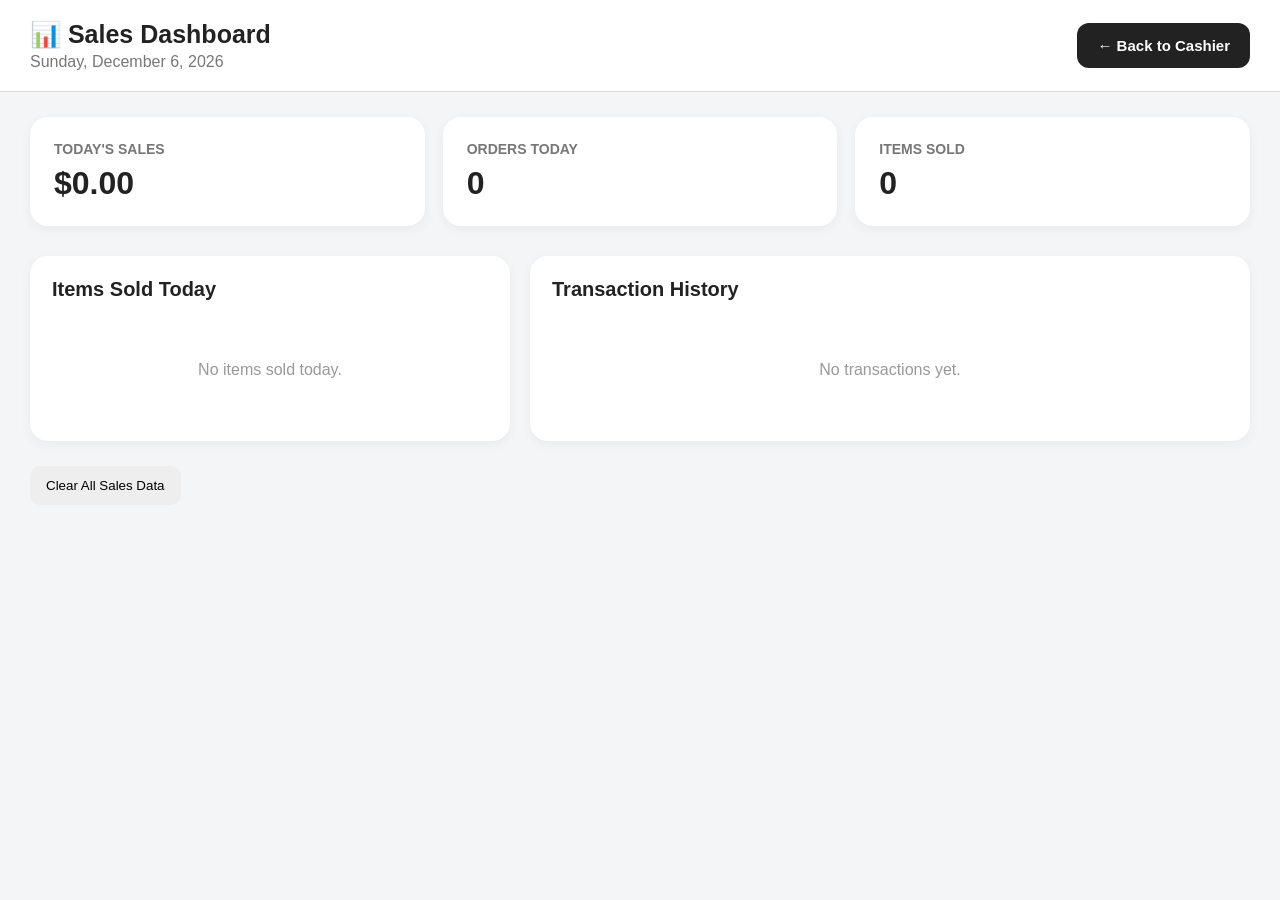
==== sales.html @ 96c16f44 "Add files via upload" ====
<!DOCTYPE html>
<html lang="en">

<head>
    <meta charset="UTF-8">
    <meta name="viewport" content="width=device-width, initial-scale=1.0">

    <title>Gerai POS - Sales</title>

    <style>

        * {
            box-sizing: border-box;
            margin: 0;
            padding: 0;
        }

        body {
            font-family: -apple-system, BlinkMacSystemFont, "Segoe UI", sans-serif;
            background: #f4f5f7;
            color: #222;
        }

        /* HEADER */

        header {
            background: white;
            padding: 20px 30px;

            display: flex;
            align-items: center;
            justify-content: space-between;

            border-bottom: 1px solid #ddd;
        }

        header h1 {
            font-size: 25px;
        }

        header p {
            color: #777;
            margin-top: 4px;
        }

        .back-button {
            border: none;
            background: #222;
            color: white;

            padding: 14px 20px;
            border-radius: 12px;

            font-size: 15px;
            font-weight: 600;

            cursor: pointer;
        }


        /* MAIN */

        main {
            padding: 25px 30px;
            max-width: 1300px;
            margin: auto;
        }


        /* SUMMARY CARDS */

        .summary {
            display: grid;
            grid-template-columns: repeat(3, 1fr);
            gap: 18px;

            margin-bottom: 30px;
        }

        .card {
            background: white;
            border-radius: 18px;
            padding: 24px;

            box-shadow: 0 3px 12px rgba(0,0,0,0.05);
        }

        .card p {
            color: #777;
            font-size: 14px;
            font-weight: 600;
        }

        .card h2 {
            font-size: 32px;
            margin-top: 8px;
        }


        /* CONTENT */

        .dashboard-grid {
            display: grid;
            grid-template-columns: 1fr 1.5fr;
            gap: 20px;
        }

        .panel {
            background: white;
            border-radius: 18px;
            padding: 22px;

            box-shadow: 0 3px 12px rgba(0,0,0,0.05);
        }

        .panel h2 {
            margin-bottom: 20px;
            font-size: 20px;
        }


        /* ITEM SALES */

        .item-row {
            display: flex;
            justify-content: space-between;
            align-items: center;

            padding: 14px 0;

            border-bottom: 1px solid #eee;
        }

        .item-row:last-child {
            border-bottom: none;
        }

        .item-name {
            font-weight: 600;
        }

        .item-count {
            background: #eee;
            padding: 7px 12px;
            border-radius: 10px;
            font-weight: bold;
        }


        /* TRANSACTIONS */

        .transaction {
            padding: 15px 0;
            border-bottom: 1px solid #eee;
        }

        .transaction:last-child {
            border-bottom: none;
        }

        .transaction-top {
            display: flex;
            justify-content: space-between;
            align-items: center;
        }

        .transaction-number {
            font-weight: 700;
        }

        .transaction-total {
            font-size: 18px;
            font-weight: 700;
        }

        .transaction-details {
            color: #777;
            font-size: 13px;
            margin-top: 5px;
        }


        /* EMPTY */

        .empty {
            color: #999;
            text-align: center;
            padding: 40px 10px;
        }


        /* CLEAR SALES */

        .clear-sales {
            margin-top: 25px;

            border: none;
            background: #eee;

            padding: 12px 16px;
            border-radius: 10px;

            cursor: pointer;
        }


        /* IPAD / SMALL SCREEN */

        @media (max-width: 900px) {

            .summary {
                grid-template-columns: repeat(3, 1fr);
            }

            .dashboard-grid {
                grid-template-columns: 1fr;
            }

        }

    </style>

</head>


<body>


<header>

    <div>

        <h1>📊 Sales Dashboard</h1>

        <p id="todayDate"></p>

    </div>


    <button
        class="back-button"
        onclick="window.location.href='index.html'"
    >
        ← Back to Cashier
    </button>

</header>


<main>


    <!-- SUMMARY -->

    <section class="summary">

        <div class="card">

            <p>TODAY'S SALES</p>

            <h2 id="revenue">
                $0.00
            </h2>

        </div>


        <div class="card">

            <p>ORDERS TODAY</p>

            <h2 id="orders">
                0
            </h2>

        </div>


        <div class="card">

            <p>ITEMS SOLD</p>

            <h2 id="itemsSold">
                0
            </h2>

        </div>

    </section>



    <section class="dashboard-grid">


        <!-- ITEM BREAKDOWN -->

        <div class="panel">

            <h2>Items Sold Today</h2>

            <div id="itemBreakdown"></div>

        </div>



        <!-- TRANSACTION HISTORY -->

        <div class="panel">

            <h2>Transaction History</h2>

            <div id="transactions"></div>

        </div>


    </section>


    <button
        class="clear-sales"
        onclick="clearSales()"
    >
        Clear All Sales Data
    </button>


</main>



<script>

    // ==========================================
    // LOAD SALES
    // ==========================================

    const sales =
        JSON.parse(
            localStorage.getItem("geraiSales")
        ) || [];


    const today =
        new Date().toLocaleDateString();


    document.getElementById("todayDate").textContent =
        new Date().toLocaleDateString(
            undefined,
            {
                weekday: "long",
                day: "numeric",
                month: "long",
                year: "numeric"
            }
        );


    // ==========================================
    // TODAY'S SALES
    // ==========================================

    const todaysSales =
        sales.filter(sale => {

            return new Date(sale.id)
                .toLocaleDateString() === today;

        });


    // ==========================================
    // TOTAL REVENUE
    // ==========================================

    const revenue =
        todaysSales.reduce(
            (total, sale) => total + sale.total,
            0
        );


    document.getElementById("revenue").textContent =
        "$" + revenue.toFixed(2);


    // ==========================================
    // ORDER COUNT
    // ==========================================

    document.getElementById("orders").textContent =
        todaysSales.length;


    // ==========================================
    // ITEMS SOLD
    // ==========================================

    let totalItems = 0;

    const itemCounts = {};


    todaysSales.forEach(sale => {

        sale.items.forEach(item => {

            totalItems += item.quantity;


            if (!itemCounts[item.name]) {

                itemCounts[item.name] = 0;

            }


            itemCounts[item.name] +=
                item.quantity;

        });

    });


    document.getElementById("itemsSold").textContent =
        totalItems;


    // ==========================================
    // ITEM BREAKDOWN
    // ==========================================

    const itemBreakdown =
        document.getElementById("itemBreakdown");


    if (Object.keys(itemCounts).length === 0) {

        itemBreakdown.innerHTML =
            `<div class="empty">
                No items sold today.
            </div>`;

    } else {

        const icons = {
            "Normal Burger": "🍔",
            "Special Burger": "🍔",
            "BBQ Sausage": "🌭",
            "Butter Jagung": "🌽",
            "Cheese Jagung": "🌽",
            "Peach Tea": "🍑"
        };


        Object.entries(itemCounts)
            .sort((a, b) => b[1] - a[1])
            .forEach(([name, quantity]) => {

                const row =
                    document.createElement("div");

                row.className = "item-row";


                row.innerHTML = `

                    <div class="item-name">

                        ${icons[name] || "🍴"}
                        ${name}

                    </div>

                    <div class="item-count">

                        ${quantity}

                    </div>

                `;


                itemBreakdown.appendChild(row);

            });

    }


    // ==========================================
    // TRANSACTION HISTORY
    // ==========================================

    const transactions =
        document.getElementById("transactions");


    if (todaysSales.length === 0) {

        transactions.innerHTML =
            `<div class="empty">
                No transactions yet.
            </div>`;

    } else {

        [...todaysSales]
            .reverse()
            .forEach((sale, index) => {


                let itemQuantity = 0;


                sale.items.forEach(item => {

                    itemQuantity +=
                        item.quantity;

                });


                const transaction =
                    document.createElement("div");


                transaction.className =
                    "transaction";


                const time =
                    new Date(sale.id)
                        .toLocaleTimeString(
                            [],
                            {
                                hour: "2-digit",
                                minute: "2-digit"
                            }
                        );


                transaction.innerHTML = `

                    <div class="transaction-top">

                        <div class="transaction-number">

                            Order #${todaysSales.length - index}

                        </div>


                        <div class="transaction-total">

                            $${sale.total.toFixed(2)}

                        </div>

                    </div>


                    <div class="transaction-details">

                        ${time}
                        •
                        ${itemQuantity} item${itemQuantity !== 1 ? "s" : ""}
                        •
                        Cash $${sale.cash.toFixed(2)}
                        •
                        Change $${sale.change.toFixed(2)}

                    </div>

                `;


                transactions.appendChild(
                    transaction
                );

            });

    }


    // ==========================================
    // CLEAR SALES DATA
    // ==========================================

    function clearSales() {

        const confirmation =
            confirm(
                "Are you sure you want to delete ALL sales data?"
            );


        if (!confirmation) {

            return;

        }


        localStorage.removeItem(
            "geraiSales"
        );


        location.reload();

    }

</script>


</body>

</html>
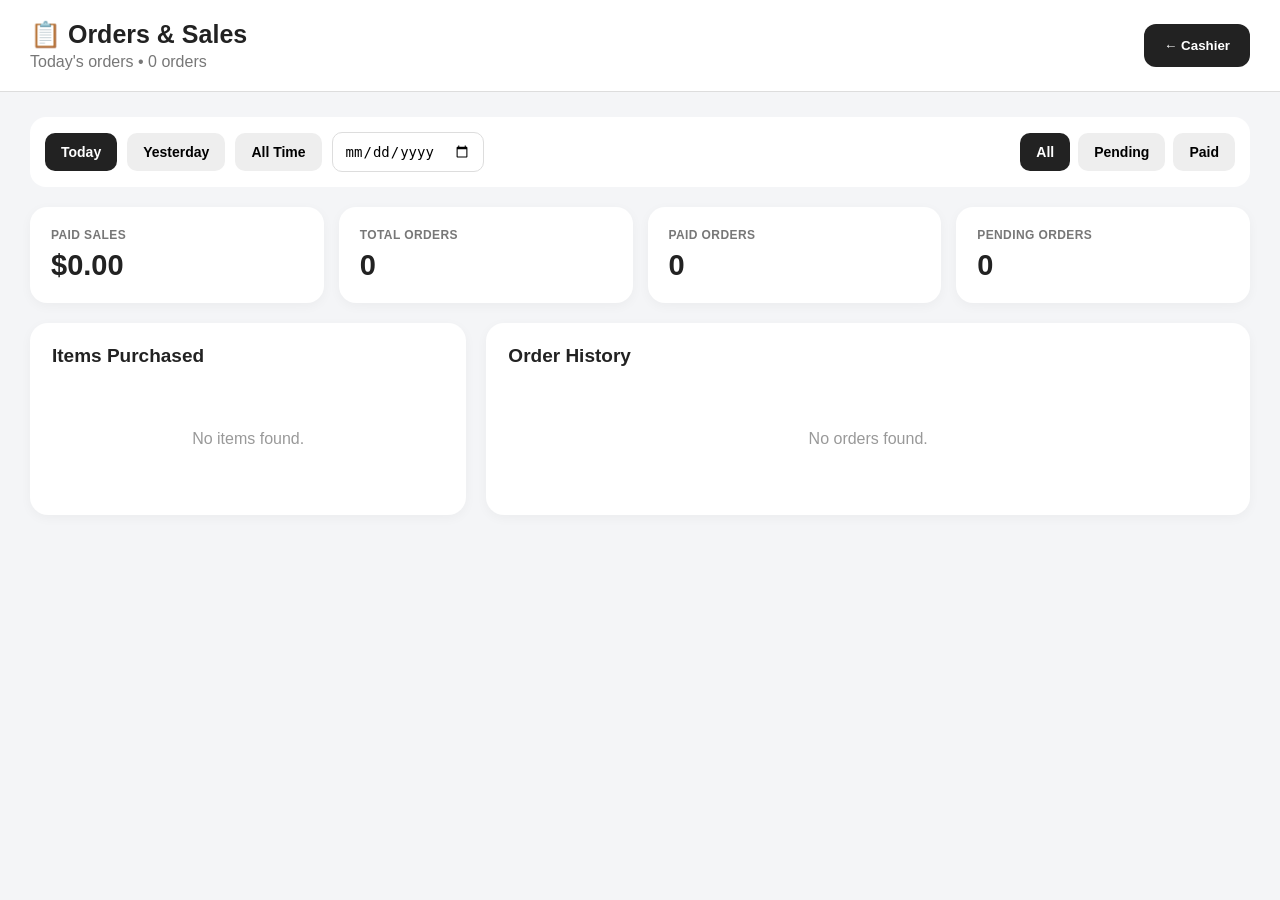
==== commit 60bd5eec: "Update sales.html" ====
--- a/sales.html
+++ b/sales.html
@@ -2,223 +2,414 @@
 <html lang="en">
 
 <head>
-    <meta charset="UTF-8">
-    <meta name="viewport" content="width=device-width, initial-scale=1.0">
-
-    <title>Gerai POS - Sales</title>
-
-    <style>
-
-        * {
-            box-sizing: border-box;
-            margin: 0;
-            padding: 0;
-        }
-
-        body {
-            font-family: -apple-system, BlinkMacSystemFont, "Segoe UI", sans-serif;
-            background: #f4f5f7;
-            color: #222;
-        }
-
-        /* HEADER */
-
-        header {
-            background: white;
-            padding: 20px 30px;
-
-            display: flex;
-            align-items: center;
-            justify-content: space-between;
-
-            border-bottom: 1px solid #ddd;
-        }
-
-        header h1 {
-            font-size: 25px;
-        }
-
-        header p {
-            color: #777;
-            margin-top: 4px;
-        }
-
-        .back-button {
-            border: none;
-            background: #222;
-            color: white;
-
-            padding: 14px 20px;
-            border-radius: 12px;
-
-            font-size: 15px;
-            font-weight: 600;
-
-            cursor: pointer;
-        }
-
-
-        /* MAIN */
-
-        main {
-            padding: 25px 30px;
-            max-width: 1300px;
-            margin: auto;
-        }
-
-
-        /* SUMMARY CARDS */
-
-        .summary {
-            display: grid;
-            grid-template-columns: repeat(3, 1fr);
-            gap: 18px;
-
-            margin-bottom: 30px;
-        }
-
-        .card {
-            background: white;
-            border-radius: 18px;
-            padding: 24px;
-
-            box-shadow: 0 3px 12px rgba(0,0,0,0.05);
-        }
-
-        .card p {
-            color: #777;
-            font-size: 14px;
-            font-weight: 600;
-        }
-
-        .card h2 {
-            font-size: 32px;
-            margin-top: 8px;
-        }
-
-
-        /* CONTENT */
-
-        .dashboard-grid {
-            display: grid;
-            grid-template-columns: 1fr 1.5fr;
-            gap: 20px;
-        }
-
-        .panel {
-            background: white;
-            border-radius: 18px;
-            padding: 22px;
-
-            box-shadow: 0 3px 12px rgba(0,0,0,0.05);
-        }
-
-        .panel h2 {
-            margin-bottom: 20px;
-            font-size: 20px;
-        }
-
-
-        /* ITEM SALES */
-
-        .item-row {
-            display: flex;
-            justify-content: space-between;
-            align-items: center;
-
-            padding: 14px 0;
-
-            border-bottom: 1px solid #eee;
-        }
-
-        .item-row:last-child {
-            border-bottom: none;
-        }
-
-        .item-name {
-            font-weight: 600;
-        }
-
-        .item-count {
-            background: #eee;
-            padding: 7px 12px;
-            border-radius: 10px;
-            font-weight: bold;
-        }
-
-
-        /* TRANSACTIONS */
-
-        .transaction {
-            padding: 15px 0;
-            border-bottom: 1px solid #eee;
-        }
-
-        .transaction:last-child {
-            border-bottom: none;
-        }
-
-        .transaction-top {
-            display: flex;
-            justify-content: space-between;
-            align-items: center;
-        }
-
-        .transaction-number {
-            font-weight: 700;
-        }
-
-        .transaction-total {
-            font-size: 18px;
-            font-weight: 700;
-        }
-
-        .transaction-details {
-            color: #777;
-            font-size: 13px;
-            margin-top: 5px;
-        }
-
-
-        /* EMPTY */
-
-        .empty {
-            color: #999;
-            text-align: center;
-            padding: 40px 10px;
-        }
-
-
-        /* CLEAR SALES */
-
-        .clear-sales {
-            margin-top: 25px;
-
-            border: none;
-            background: #eee;
-
-            padding: 12px 16px;
-            border-radius: 10px;
-
-            cursor: pointer;
-        }
-
-
-        /* IPAD / SMALL SCREEN */
-
-        @media (max-width: 900px) {
-
-            .summary {
-                grid-template-columns: repeat(3, 1fr);
-            }
-
-            .dashboard-grid {
-                grid-template-columns: 1fr;
-            }
-
-        }
-
-    </style>
+
+<meta charset="UTF-8">
+
+<meta name="viewport"
+      content="width=device-width, initial-scale=1.0">
+
+<title>Gerai POS - Orders & Sales</title>
+
+
+<style>
+
+* {
+    box-sizing: border-box;
+    margin: 0;
+    padding: 0;
+}
+
+body {
+    font-family:
+        -apple-system,
+        BlinkMacSystemFont,
+        "Segoe UI",
+        sans-serif;
+
+    background: #f4f5f7;
+
+    color: #222;
+}
+
+
+/* HEADER */
+
+header {
+    background: white;
+
+    padding: 20px 30px;
+
+    display: flex;
+
+    justify-content: space-between;
+    align-items: center;
+
+    border-bottom:
+        1px solid #ddd;
+}
+
+header h1 {
+    font-size: 25px;
+}
+
+header p {
+    color: #777;
+
+    margin-top: 4px;
+}
+
+.back-button {
+    border: none;
+
+    background: #222;
+
+    color: white;
+
+    padding: 14px 20px;
+
+    border-radius: 12px;
+
+    font-weight: 650;
+
+    cursor: pointer;
+}
+
+
+/* MAIN */
+
+main {
+    max-width: 1300px;
+
+    margin: auto;
+
+    padding: 25px 30px;
+}
+
+
+/* FILTERS */
+
+.filters {
+    background: white;
+
+    padding: 15px;
+
+    border-radius: 16px;
+
+    margin-bottom: 20px;
+
+    display: flex;
+
+    gap: 10px;
+
+    flex-wrap: wrap;
+
+    align-items: center;
+}
+
+.filter-button {
+    border: none;
+
+    background: #eee;
+
+    padding: 11px 16px;
+
+    border-radius: 10px;
+
+    font-size: 14px;
+
+    font-weight: 600;
+
+    cursor: pointer;
+}
+
+.filter-button.active {
+    background: #222;
+
+    color: white;
+}
+
+.date-input {
+    border: 1px solid #ddd;
+
+    padding: 10px 12px;
+
+    border-radius: 10px;
+
+    font-size: 14px;
+}
+
+
+/* STATUS FILTER */
+
+.status-filters {
+    display: flex;
+
+    gap: 8px;
+
+    margin-left: auto;
+}
+
+
+/* CARDS */
+
+.summary {
+    display: grid;
+
+    grid-template-columns:
+        repeat(4, 1fr);
+
+    gap: 15px;
+
+    margin-bottom: 20px;
+}
+
+.card {
+    background: white;
+
+    padding: 21px;
+
+    border-radius: 17px;
+
+    box-shadow:
+        0 3px 12px rgba(0,0,0,.04);
+}
+
+.card p {
+    color: #777;
+
+    font-size: 12px;
+
+    font-weight: 700;
+
+    letter-spacing: .4px;
+}
+
+.card h2 {
+    font-size: 29px;
+
+    margin-top: 7px;
+}
+
+
+/* GRID */
+
+.dashboard-grid {
+    display: grid;
+
+    grid-template-columns:
+        .8fr 1.4fr;
+
+    gap: 20px;
+}
+
+.panel {
+    background: white;
+
+    padding: 22px;
+
+    border-radius: 18px;
+
+    box-shadow:
+        0 3px 12px rgba(0,0,0,.04);
+}
+
+.panel h2 {
+    margin-bottom: 18px;
+
+    font-size: 19px;
+}
+
+
+/* ITEM STATS */
+
+.item-row {
+    display: flex;
+
+    justify-content: space-between;
+
+    padding: 13px 0;
+
+    border-bottom:
+        1px solid #eee;
+}
+
+.item-name {
+    font-weight: 600;
+}
+
+.item-count {
+    background: #eee;
+
+    padding: 5px 11px;
+
+    border-radius: 9px;
+
+    font-weight: 700;
+}
+
+
+/* ORDERS */
+
+.order {
+    border: 1px solid #eee;
+
+    border-radius: 14px;
+
+    padding: 16px;
+
+    margin-bottom: 12px;
+}
+
+.order-header {
+    display: flex;
+
+    justify-content: space-between;
+
+    align-items: flex-start;
+
+    gap: 10px;
+}
+
+.order-number {
+    font-weight: 750;
+
+    font-size: 16px;
+}
+
+.order-time {
+    color: #888;
+
+    font-size: 12px;
+
+    margin-top: 4px;
+}
+
+.status {
+    display: inline-block;
+
+    padding: 6px 10px;
+
+    border-radius: 20px;
+
+    font-size: 12px;
+
+    font-weight: 750;
+}
+
+.status-paid {
+    background: #dcf7e5;
+
+    color: #16743b;
+}
+
+.status-pending {
+    background: #fff0cf;
+
+    color: #8a5d00;
+}
+
+
+/* ORDER ITEMS */
+
+.order-items {
+    margin-top: 13px;
+
+    padding-top: 12px;
+
+    border-top:
+        1px solid #eee;
+}
+
+.order-item {
+    display: flex;
+
+    justify-content: space-between;
+
+    gap: 15px;
+
+    padding: 5px 0;
+
+    font-size: 14px;
+}
+
+.order-addon {
+    color: #777;
+
+    font-size: 12px;
+
+    margin: 2px 0 5px 15px;
+}
+
+.order-footer {
+    margin-top: 12px;
+
+    padding-top: 12px;
+
+    border-top:
+        1px solid #eee;
+
+    display: flex;
+
+    justify-content: space-between;
+
+    align-items: center;
+}
+
+.order-total {
+    font-size: 19px;
+
+    font-weight: 750;
+}
+
+.mark-paid {
+    border: none;
+
+    background: #222;
+
+    color: white;
+
+    padding: 10px 14px;
+
+    border-radius: 10px;
+
+    font-weight: 650;
+
+    cursor: pointer;
+}
+
+
+/* EMPTY */
+
+.empty {
+    color: #999;
+
+    text-align: center;
+
+    padding: 45px 10px;
+}
+
+
+/* IPAD */
+
+@media (max-width: 950px) {
+
+    .summary {
+        grid-template-columns:
+            repeat(2, 1fr);
+    }
+
+    .dashboard-grid {
+        grid-template-columns: 1fr;
+    }
+
+    .status-filters {
+        margin-left: 0;
+        width: 100%;
+    }
+
+}
+
+</style>
 
 </head>
 
@@ -230,18 +421,23 @@
 
     <div>
 
-        <h1>📊 Sales Dashboard</h1>
-
-        <p id="todayDate"></p>
+        <h1>
+            📋 Orders & Sales
+        </h1>
+
+        <p id="viewTitle">
+            Today's orders
+        </p>
 
     </div>
 
 
     <button
         class="back-button"
-        onclick="window.location.href='index.html'"
-    >
-        ← Back to Cashier
+        onclick="window.location.href='index.html'">
+
+        ← Cashier
+
     </button>
 
 </header>
@@ -250,375 +446,1181 @@
 <main>
 
 
-    <!-- SUMMARY -->
-
-    <section class="summary">
-
-        <div class="card">
-
-            <p>TODAY'S SALES</p>
-
-            <h2 id="revenue">
-                $0.00
-            </h2>
-
-        </div>
-
-
-        <div class="card">
-
-            <p>ORDERS TODAY</p>
-
-            <h2 id="orders">
-                0
-            </h2>
-
-        </div>
-
-
-        <div class="card">
-
-            <p>ITEMS SOLD</p>
-
-            <h2 id="itemsSold">
-                0
-            </h2>
-
-        </div>
-
-    </section>
-
-
-
-    <section class="dashboard-grid">
-
-
-        <!-- ITEM BREAKDOWN -->
-
-        <div class="panel">
-
-            <h2>Items Sold Today</h2>
-
-            <div id="itemBreakdown"></div>
-
-        </div>
-
-
-
-        <!-- TRANSACTION HISTORY -->
-
-        <div class="panel">
-
-            <h2>Transaction History</h2>
-
-            <div id="transactions"></div>
-
-        </div>
-
-
-    </section>
-
+<!-- DATE FILTER -->
+
+<div class="filters">
 
     <button
-        class="clear-sales"
-        onclick="clearSales()"
-    >
-        Clear All Sales Data
+        id="todayButton"
+        class="filter-button active"
+        onclick="setDateFilter('today', this)">
+
+        Today
+
     </button>
 
 
+    <button
+        class="filter-button"
+        onclick="setDateFilter('yesterday', this)">
+
+        Yesterday
+
+    </button>
+
+
+    <button
+        class="filter-button"
+        onclick="setDateFilter('all', this)">
+
+        All Time
+
+    </button>
+
+
+    <input
+        id="datePicker"
+        class="date-input"
+        type="date"
+        onchange="chooseDate()">
+
+
+    <div class="status-filters">
+
+        <button
+            id="allStatus"
+            class="filter-button active"
+            onclick="setStatusFilter('All', this)">
+
+            All
+
+        </button>
+
+        <button
+            class="filter-button"
+            onclick="setStatusFilter('Pending', this)">
+
+            Pending
+
+        </button>
+
+        <button
+            class="filter-button"
+            onclick="setStatusFilter('Paid', this)">
+
+            Paid
+
+        </button>
+
+    </div>
+
+</div>
+
+
+
+<!-- SUMMARY -->
+
+<section class="summary">
+
+    <div class="card">
+
+        <p>PAID SALES</p>
+
+        <h2 id="paidSales">
+            $0.00
+        </h2>
+
+    </div>
+
+
+    <div class="card">
+
+        <p>TOTAL ORDERS</p>
+
+        <h2 id="totalOrders">
+            0
+        </h2>
+
+    </div>
+
+
+    <div class="card">
+
+        <p>PAID ORDERS</p>
+
+        <h2 id="paidOrders">
+            0
+        </h2>
+
+    </div>
+
+
+    <div class="card">
+
+        <p>PENDING ORDERS</p>
+
+        <h2 id="pendingOrders">
+            0
+        </h2>
+
+    </div>
+
+</section>
+
+
+
+<section class="dashboard-grid">
+
+
+    <div class="panel">
+
+        <h2>Items Purchased</h2>
+
+        <div id="itemBreakdown"></div>
+
+    </div>
+
+
+    <div class="panel">
+
+        <h2>Order History</h2>
+
+        <div id="orderHistory"></div>
+
+    </div>
+
+
+</section>
+
+
 </main>
 
 
 
 <script>
 
-    // ==========================================
-    // LOAD SALES
-    // ==========================================
-
-    const sales =
+// ==========================================
+// MIGRATE OLD DATA
+// ==========================================
+
+function migrateOldSales() {
+
+    const alreadyMigrated =
+        localStorage.getItem(
+            "geraiOldSalesMigrated"
+        );
+
+
+    if (alreadyMigrated === "yes") {
+        return;
+    }
+
+
+    const oldSales =
         JSON.parse(
-            localStorage.getItem("geraiSales")
+            localStorage.getItem(
+                "geraiSales"
+            )
         ) || [];
 
 
-    const today =
-        new Date().toLocaleDateString();
-
-
-    document.getElementById("todayDate").textContent =
-        new Date().toLocaleDateString(
-            undefined,
-            {
-                weekday: "long",
-                day: "numeric",
-                month: "long",
-                year: "numeric"
+    const orders =
+        JSON.parse(
+            localStorage.getItem(
+                "geraiOrders"
+            )
+        ) || [];
+
+
+    oldSales.forEach(oldSale => {
+
+        const exists =
+            orders.some(
+                order =>
+                    order.id ===
+                    oldSale.id
+            );
+
+
+        if (!exists) {
+
+            orders.push({
+
+                id:
+                    oldSale.id,
+
+                orderNumber:
+                    null,
+
+                date:
+                    oldSale.date ||
+                    new Date(
+                        oldSale.id
+                    ).toLocaleString(),
+
+                items:
+                    oldSale.items || [],
+
+                total:
+                    Number(
+                        oldSale.total
+                    ) || 0,
+
+                status:
+                    "Paid",
+
+                migrated:
+                    true
+
+            });
+
+        }
+
+    });
+
+
+    orders.sort(
+        (a,b) =>
+            a.id - b.id
+    );
+
+
+    orders.forEach(
+        (order,index) => {
+
+            if (
+                !order.orderNumber
+            ) {
+
+                order.orderNumber =
+                    index + 1;
+
             }
+
+        }
+    );
+
+
+    localStorage.setItem(
+        "geraiOrders",
+        JSON.stringify(orders)
+    );
+
+
+    const oldCounter =
+        parseInt(
+            localStorage.getItem(
+                "geraiOrderCounter"
+            )
+        ) || 0;
+
+
+    if (
+        orders.length >
+        oldCounter
+    ) {
+
+        localStorage.setItem(
+            "geraiOrderCounter",
+            orders.length
         );
 
-
-    // ==========================================
-    // TODAY'S SALES
-    // ==========================================
-
-    const todaysSales =
-        sales.filter(sale => {
-
-            return new Date(sale.id)
-                .toLocaleDateString() === today;
-
-        });
-
-
-    // ==========================================
-    // TOTAL REVENUE
-    // ==========================================
-
-    const revenue =
-        todaysSales.reduce(
-            (total, sale) => total + sale.total,
+    }
+
+
+    localStorage.setItem(
+        "geraiOldSalesMigrated",
+        "yes"
+    );
+}
+
+
+migrateOldSales();
+
+
+// ==========================================
+// STATE
+// ==========================================
+
+let dateFilter =
+    "today";
+
+let chosenDate =
+    null;
+
+let statusFilter =
+    "All";
+
+
+// ==========================================
+// HELPERS
+// ==========================================
+
+function getOrders() {
+
+    return JSON.parse(
+        localStorage.getItem(
+            "geraiOrders"
+        )
+    ) || [];
+}
+
+
+function getOrderDate(order) {
+
+    return new Date(order.id);
+}
+
+
+function sameDay(date1, date2) {
+
+    return (
+        date1.getFullYear() ===
+            date2.getFullYear()
+
+        &&
+
+        date1.getMonth() ===
+            date2.getMonth()
+
+        &&
+
+        date1.getDate() ===
+            date2.getDate()
+    );
+}
+
+
+// ==========================================
+// DATE FILTER
+// ==========================================
+
+function setDateFilter(
+    filter,
+    button
+) {
+
+    dateFilter =
+        filter;
+
+    chosenDate =
+        null;
+
+
+    document
+        .getElementById(
+            "datePicker"
+        )
+        .value = "";
+
+
+    document
+        .querySelectorAll(
+            ".filters > .filter-button"
+        )
+        .forEach(btn =>
+
+            btn.classList.remove(
+                "active"
+            )
+
+        );
+
+
+    button.classList.add(
+        "active"
+    );
+
+
+    renderDashboard();
+}
+
+
+function chooseDate() {
+
+    const value =
+        document
+            .getElementById(
+                "datePicker"
+            )
+            .value;
+
+
+    if (!value) {
+        return;
+    }
+
+
+    /*
+       Add T00:00:00 so the date is
+       interpreted in local time.
+    */
+
+    chosenDate =
+        new Date(
+            value +
+            "T00:00:00"
+        );
+
+
+    dateFilter =
+        "chosen";
+
+
+    document
+        .querySelectorAll(
+            ".filters > .filter-button"
+        )
+        .forEach(btn =>
+
+            btn.classList.remove(
+                "active"
+            )
+
+        );
+
+
+    renderDashboard();
+}
+
+
+// ==========================================
+// STATUS FILTER
+// ==========================================
+
+function setStatusFilter(
+    status,
+    button
+) {
+
+    statusFilter =
+        status;
+
+
+    document
+        .querySelectorAll(
+            ".status-filters .filter-button"
+        )
+        .forEach(btn =>
+
+            btn.classList.remove(
+                "active"
+            )
+
+        );
+
+
+    button.classList.add(
+        "active"
+    );
+
+
+    renderDashboard();
+}
+
+
+// ==========================================
+// FILTER ORDERS
+// ==========================================
+
+function getDateFilteredOrders() {
+
+    const orders =
+        getOrders();
+
+
+    const now =
+        new Date();
+
+
+    let targetDate =
+        new Date(now);
+
+
+    if (
+        dateFilter ===
+        "yesterday"
+    ) {
+
+        targetDate.setDate(
+            targetDate.getDate() - 1
+        );
+
+    }
+
+
+    return orders.filter(order => {
+
+        const orderDate =
+            getOrderDate(order);
+
+
+        if (
+            dateFilter ===
+            "all"
+        ) {
+
+            return true;
+
+        }
+
+
+        if (
+            dateFilter ===
+            "chosen"
+        ) {
+
+            return sameDay(
+                orderDate,
+                chosenDate
+            );
+
+        }
+
+
+        return sameDay(
+            orderDate,
+            targetDate
+        );
+
+    });
+}
+
+
+// ==========================================
+// MARK PAID
+// ==========================================
+
+function markPaid(orderId) {
+
+    const orders =
+        getOrders();
+
+
+    const order =
+        orders.find(
+            order =>
+                order.id ===
+                orderId
+        );
+
+
+    if (!order) {
+        return;
+    }
+
+
+    order.status =
+        "Paid";
+
+
+    order.paidAt =
+        Date.now();
+
+
+    localStorage.setItem(
+        "geraiOrders",
+        JSON.stringify(orders)
+    );
+
+
+    renderDashboard();
+}
+
+
+// ==========================================
+// RENDER
+// ==========================================
+
+function renderDashboard() {
+
+    const dateOrders =
+        getDateFilteredOrders();
+
+
+    // SUMMARY ALWAYS REPRESENTS
+    // THE SELECTED DATE
+
+    const paidOrders =
+        dateOrders.filter(
+            order =>
+                order.status ===
+                "Paid"
+        );
+
+
+    const pendingOrders =
+        dateOrders.filter(
+            order =>
+                order.status ===
+                "Pending"
+        );
+
+
+    const paidSales =
+        paidOrders.reduce(
+            (total, order) =>
+                total +
+                Number(order.total),
+
             0
         );
 
 
-    document.getElementById("revenue").textContent =
-        "$" + revenue.toFixed(2);
-
-
-    // ==========================================
-    // ORDER COUNT
-    // ==========================================
-
-    document.getElementById("orders").textContent =
-        todaysSales.length;
-
-
-    // ==========================================
-    // ITEMS SOLD
-    // ==========================================
-
-    let totalItems = 0;
-
-    const itemCounts = {};
-
-
-    todaysSales.forEach(sale => {
-
-        sale.items.forEach(item => {
-
-            totalItems += item.quantity;
-
-
-            if (!itemCounts[item.name]) {
-
-                itemCounts[item.name] = 0;
+    document
+        .getElementById(
+            "paidSales"
+        )
+        .textContent =
+
+        "$" +
+        paidSales.toFixed(2);
+
+
+    document
+        .getElementById(
+            "totalOrders"
+        )
+        .textContent =
+            dateOrders.length;
+
+
+    document
+        .getElementById(
+            "paidOrders"
+        )
+        .textContent =
+            paidOrders.length;
+
+
+    document
+        .getElementById(
+            "pendingOrders"
+        )
+        .textContent =
+            pendingOrders.length;
+
+
+    // STATUS FILTER
+
+    const visibleOrders =
+        statusFilter === "All"
+
+            ? dateOrders
+
+            : dateOrders.filter(
+                order =>
+                    order.status ===
+                    statusFilter
+            );
+
+
+    renderItems(
+        visibleOrders
+    );
+
+
+    renderOrders(
+        visibleOrders
+    );
+
+
+    updateTitle(
+        dateOrders.length
+    );
+}
+
+
+// ==========================================
+// ITEMS PURCHASED
+// ==========================================
+
+function renderItems(orders) {
+
+    const container =
+        document.getElementById(
+            "itemBreakdown"
+        );
+
+
+    const counts = {};
+
+
+    orders.forEach(order => {
+
+        order.items.forEach(item => {
+
+            const quantity =
+                Number(
+                    item.quantity
+                ) || 0;
+
+
+            if (!counts[item.name]) {
+
+                counts[item.name] = 0;
 
             }
 
 
-            itemCounts[item.name] +=
-                item.quantity;
+            counts[item.name] +=
+                quantity;
+
+
+            /*
+               Count each burger add-on too.
+            */
+
+            if (
+                item.addons &&
+                item.addons.length
+            ) {
+
+                item.addons
+                    .forEach(addon => {
+
+                        const key =
+                            "+ " +
+                            addon.name;
+
+
+                        if (!counts[key]) {
+
+                            counts[key] = 0;
+
+                        }
+
+
+                        counts[key] +=
+                            quantity;
+
+                    });
+
+            }
 
         });
 
     });
 
 
-    document.getElementById("itemsSold").textContent =
-        totalItems;
-
-
-    // ==========================================
-    // ITEM BREAKDOWN
-    // ==========================================
-
-    const itemBreakdown =
-        document.getElementById("itemBreakdown");
-
-
-    if (Object.keys(itemCounts).length === 0) {
-
-        itemBreakdown.innerHTML =
-            `<div class="empty">
-                No items sold today.
-            </div>`;
-
-    } else {
-
-        const icons = {
-            "Normal Burger": "🍔",
-            "Special Burger": "🍔",
-            "BBQ Sausage": "🌭",
-            "Butter Jagung": "🌽",
-            "Cheese Jagung": "🌽",
-            "Peach Tea": "🍑"
-        };
-
-
-        Object.entries(itemCounts)
-            .sort((a, b) => b[1] - a[1])
-            .forEach(([name, quantity]) => {
-
-                const row =
-                    document.createElement("div");
-
-                row.className = "item-row";
-
-
-                row.innerHTML = `
-
-                    <div class="item-name">
-
-                        ${icons[name] || "🍴"}
-                        ${name}
+    const entries =
+        Object.entries(counts)
+            .sort(
+                (a,b) =>
+                    b[1] - a[1]
+            );
+
+
+    if (
+        entries.length === 0
+    ) {
+
+        container.innerHTML = `
+
+            <div class="empty">
+                No items found.
+            </div>
+
+        `;
+
+        return;
+    }
+
+
+    container.innerHTML = "";
+
+
+    const icons = {
+
+        "Normal Burger":
+            "🍔",
+
+        "Special Burger":
+            "🍔",
+
+        "BBQ Sausage":
+            "🌭",
+
+        "Butter Jagung":
+            "🌽",
+
+        "Cheese Jagung":
+            "🌽",
+
+        "Peach Tea":
+            "🍑",
+
+        "+ Egg":
+            "🥚",
+
+        "+ Double Patty":
+            "🍔"
+
+    };
+
+
+    entries.forEach(
+        ([name,count]) => {
+
+
+            const row =
+                document.createElement(
+                    "div"
+                );
+
+
+            row.className =
+                "item-row";
+
+
+            row.innerHTML = `
+
+                <div class="item-name">
+
+                    ${icons[name] || "•"}
+                    ${name}
+
+                </div>
+
+                <div class="item-count">
+
+                    ${count}
+
+                </div>
+
+            `;
+
+
+            container.appendChild(
+                row
+            );
+
+        }
+    );
+}
+
+
+// ==========================================
+// ORDER HISTORY
+// ==========================================
+
+function renderOrders(orders) {
+
+    const container =
+        document.getElementById(
+            "orderHistory"
+        );
+
+
+    if (
+        orders.length === 0
+    ) {
+
+        container.innerHTML = `
+
+            <div class="empty">
+
+                No orders found.
+
+            </div>
+
+        `;
+
+        return;
+    }
+
+
+    container.innerHTML = "";
+
+
+    [...orders]
+        .sort(
+            (a,b) =>
+                b.id - a.id
+        )
+        .forEach(order => {
+
+
+            const box =
+                document.createElement(
+                    "div"
+                );
+
+
+            box.className =
+                "order";
+
+
+            const statusClass =
+                order.status ===
+                "Paid"
+
+                    ? "status-paid"
+
+                    : "status-pending";
+
+
+            const date =
+                new Date(
+                    order.id
+                );
+
+
+            let itemsHTML = "";
+
+
+            order.items
+                .forEach(item => {
+
+
+                    const qty =
+                        Number(
+                            item.quantity
+                        ) || 0;
+
+
+                    const itemPrice =
+                        Number(
+                            item.price
+                        ) || 0;
+
+
+                    itemsHTML += `
+
+                        <div class="order-item">
+
+                            <span>
+
+                                ${item.name}
+                                × ${qty}
+
+                            </span>
+
+                            <strong>
+
+                                $${(
+                                    itemPrice *
+                                    qty
+                                ).toFixed(2)}
+
+                            </strong>
+
+                        </div>
+
+                    `;
+
+
+                    if (
+                        item.addons &&
+                        item.addons.length
+                    ) {
+
+                        const addonText =
+                            item.addons
+                                .map(
+                                    addon =>
+                                        `+ ${addon.name}`
+                                )
+                                .join(", ");
+
+
+                        itemsHTML += `
+
+                            <div class="order-addon">
+
+                                ${addonText}
+
+                            </div>
+
+                        `;
+
+                    }
+
+                });
+
+
+            box.innerHTML = `
+
+                <div class="order-header">
+
+                    <div>
+
+                        <div class="order-number">
+
+                            Order #${order.orderNumber}
+
+                        </div>
+
+                        <div class="order-time">
+
+                            ${
+                                date.toLocaleString(
+                                    undefined,
+                                    {
+                                        day:
+                                            "numeric",
+
+                                        month:
+                                            "short",
+
+                                        year:
+                                            "numeric",
+
+                                        hour:
+                                            "2-digit",
+
+                                        minute:
+                                            "2-digit"
+                                    }
+                                )
+                            }
+
+                        </div>
 
                     </div>
 
-                    <div class="item-count">
-
-                        ${quantity}
+
+                    <span
+                        class="status ${statusClass}">
+
+                        ${order.status}
+
+                    </span>
+
+                </div>
+
+
+                <div class="order-items">
+
+                    ${itemsHTML}
+
+                </div>
+
+
+                <div class="order-footer">
+
+                    <div class="order-total">
+
+                        $${Number(
+                            order.total
+                        ).toFixed(2)}
 
                     </div>
 
-                `;
-
-
-                itemBreakdown.appendChild(row);
-
-            });
+
+                    ${
+                        order.status ===
+                        "Pending"
+
+                            ?
+
+                            `<button
+                                class="mark-paid"
+                                onclick="markPaid(${order.id})">
+
+                                ✓ Mark as Paid
+
+                            </button>`
+
+                            :
+
+                            ""
+                    }
+
+                </div>
+
+            `;
+
+
+            container.appendChild(
+                box
+            );
+
+        });
+}
+
+
+// ==========================================
+// TITLE
+// ==========================================
+
+function updateTitle(count) {
+
+    let text = "";
+
+
+    if (
+        dateFilter ===
+        "today"
+    ) {
+
+        text =
+            "Today's orders";
 
     }
 
 
-    // ==========================================
-    // TRANSACTION HISTORY
-    // ==========================================
-
-    const transactions =
-        document.getElementById("transactions");
-
-
-    if (todaysSales.length === 0) {
-
-        transactions.innerHTML =
-            `<div class="empty">
-                No transactions yet.
-            </div>`;
-
-    } else {
-
-        [...todaysSales]
-            .reverse()
-            .forEach((sale, index) => {
-
-
-                let itemQuantity = 0;
-
-
-                sale.items.forEach(item => {
-
-                    itemQuantity +=
-                        item.quantity;
-
-                });
-
-
-                const transaction =
-                    document.createElement("div");
-
-
-                transaction.className =
-                    "transaction";
-
-
-                const time =
-                    new Date(sale.id)
-                        .toLocaleTimeString(
-                            [],
-                            {
-                                hour: "2-digit",
-                                minute: "2-digit"
-                            }
-                        );
-
-
-                transaction.innerHTML = `
-
-                    <div class="transaction-top">
-
-                        <div class="transaction-number">
-
-                            Order #${todaysSales.length - index}
-
-                        </div>
-
-
-                        <div class="transaction-total">
-
-                            $${sale.total.toFixed(2)}
-
-                        </div>
-
-                    </div>
-
-
-                    <div class="transaction-details">
-
-                        ${time}
-                        •
-                        ${itemQuantity} item${itemQuantity !== 1 ? "s" : ""}
-                        •
-                        Cash $${sale.cash.toFixed(2)}
-                        •
-                        Change $${sale.change.toFixed(2)}
-
-                    </div>
-
-                `;
-
-
-                transactions.appendChild(
-                    transaction
+    else if (
+        dateFilter ===
+        "yesterday"
+    ) {
+
+        text =
+            "Yesterday's orders";
+
+    }
+
+
+    else if (
+        dateFilter ===
+        "all"
+    ) {
+
+        text =
+            "All orders";
+
+    }
+
+
+    else {
+
+        text =
+            chosenDate
+                .toLocaleDateString(
+                    undefined,
+                    {
+                        day:
+                            "numeric",
+
+                        month:
+                            "long",
+
+                        year:
+                            "numeric"
+                    }
                 );
 
-            });
-
     }
 
 
-    // ==========================================
-    // CLEAR SALES DATA
-    // ==========================================
-
-    function clearSales() {
-
-        const confirmation =
-            confirm(
-                "Are you sure you want to delete ALL sales data?"
-            );
-
-
-        if (!confirmation) {
-
-            return;
-
-        }
-
-
-        localStorage.removeItem(
-            "geraiSales"
-        );
-
-
-        location.reload();
-
-    }
+    document
+        .getElementById(
+            "viewTitle"
+        )
+        .textContent =
+
+        `${text} • ${count} order${count !== 1 ? "s" : ""}`;
+}
+
+
+// ==========================================
+// START
+// ==========================================
+
+renderDashboard();
 
 </script>
 
 
 </body>
-
-</html>+</html>
